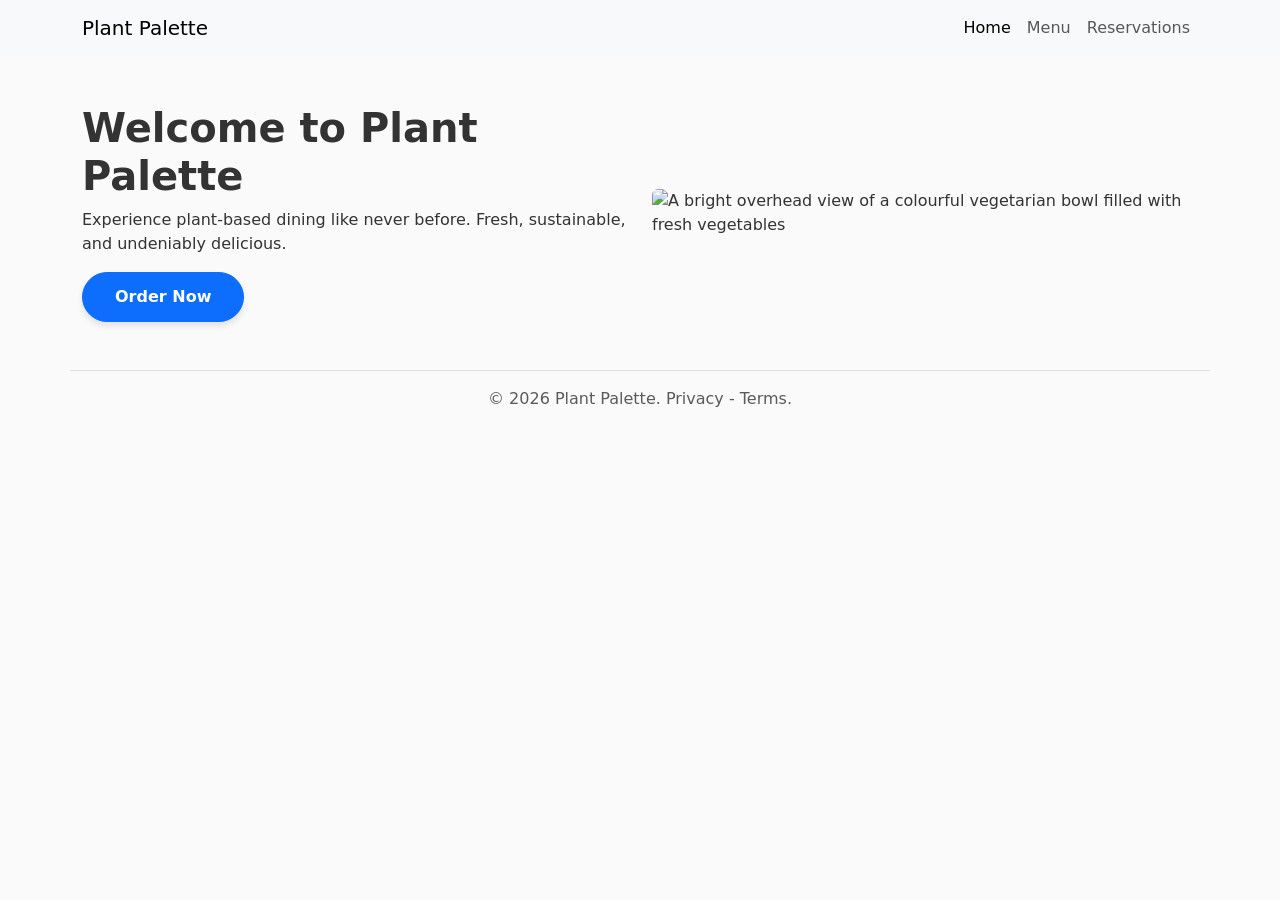
==== index.html @ 2c95a80f "0412-1" ====
<!DOCTYPE html>
<html lang="en">

<head>
    <meta charset="UTF-8">
    <meta name="viewport" content="width=device-width, initial-scale=1.0">
    <title>Plant Palette - Home</title>

    <link href="https://cdn.jsdelivr.net/npm/bootstrap@5.3.3/dist/css/bootstrap.min.css" rel="stylesheet">

    <link rel="stylesheet" href="css/styles.css">
</head>

<body>

    <a href="#main-content" class="visually-hidden-focusable">Skip to main content</a>
    <a href="#site-footer" class="visually-hidden-focusable">Skip to footer</a>

    <header>
        <nav class="navbar navbar-expand-lg bg-body-tertiary" aria-label="Main navigation">
            <div class="container">
                <a class="navbar-brand" href="index.html">Plant Palette</a>
                <button class="navbar-toggler" type="button" data-bs-toggle="collapse" data-bs-target="#navbarNav"
                    aria-controls="navbarNav" aria-expanded="false" aria-label="Toggle navigation">
                    <span class="navbar-toggler-icon"></span>
                </button>
                <div class="collapse navbar-collapse" id="navbarNav">
                    <ul class="navbar-nav ms-auto">
                        <li class="nav-item"><a class="nav-link active" aria-current="page" href="index.html">Home</a>
                        </li>
                        <li class="nav-item"><a class="nav-link" href="menu.html">Menu</a></li>
                        <li class="nav-item"><a class="nav-link" href="reservations.html">Reservations</a></li>
                    </ul>
                </div>
            </div>
        </nav>
    </header>

    <main id="main-content">
        <section class="container mt-5">
            <div class="row align-items-center">
                <div class="col-lg-6">
                    <h1>Welcome to Plant Palette</h1>
                    <p>Experience plant-based dining like never before. Fresh, sustainable, and undeniably delicious.
                    </p>
                    <a href="menu.html" class="btn btn-primary">Order Now</a>
                </div>

                <div class="col-lg-6 mt-4 mt-lg-0">
                    <picture>
                        <source media="(min-width: 768px)" srcset="images/hero-large.jpg">
                        <img src="images/hero-small.jpg"
                            alt="A bright overhead view of a colourful vegetarian bowl filled with fresh vegetables"
                            class="img-fluid rounded">
                    </picture>
                </div>
            </div>
        </section>
    </main>

    <footer id="site-footer" class="container mt-5 py-3 border-top">
        <p class="text-center text-muted">&copy; 2026 Plant Palette. Privacy - Terms.</p>
    </footer>

    <script src="https://cdn.jsdelivr.net/npm/bootstrap@5.3.3/dist/js/bootstrap.bundle.min.js"></script>
</body>

</html>
---- css/styles.css ----
/* ========================================
   global variables & brand colours
   ========================================
   locking in the exact figma hex codes so the entire site matches.
*/
:root {
    --bs-primary: #2C5E3B;
    /* dark green */
    --bs-primary-rgb: 44, 94, 59;

    --bs-secondary: #8FBC8F;
    /* light green */
    --bs-secondary-rgb: 143, 188, 143;

    --bs-body-bg: #FAFAFA;
    /* off-white background */
    --bs-body-color: #333333;
    /* standard dark grey text */

    /* using a clean sans-serif to match the modern figma typography */
    --bs-body-font-family: 'Open Sans', system-ui, sans-serif;
}

/* ========================================
   base layout & typography
   ========================================
*/
body {
    padding-bottom: 2rem;
    -webkit-font-smoothing: antialiased;
    /* makes text look sharper on standard displays */
}

/* ensuring all headings use the brand text colour */
h1,
h2,
h3,
h4,
h5,
h6 {
    color: var(--bs-body-color);
    font-weight: 700;
}

/* updating standard link colours to use our custom dark green variable */
a.text-decoration-none {
    color: var(--bs-primary);
    font-weight: bold;
    transition: color 0.2s ease;
}

a.text-decoration-none:hover {
    color: var(--bs-secondary);
}

/* ========================================
   custom components
   ========================================
*/
/* forcing buttons to have a pill shape and slight shadow for that premium ui feel */
.btn-primary {
    border-radius: 50px;
    padding: 0.75rem 2rem;
    font-weight: 600;
    box-shadow: 0 4px 6px rgba(0, 0, 0, 0.1);
    transition: all 0.2s ease-in-out;
}

.btn-primary:hover {
    transform: translateY(-2px);
    box-shadow: 0 6px 12px rgba(0, 0, 0, 0.15);
    background-color: var(--bs-secondary);
    border-color: var(--bs-secondary);
}

/* forces the images inside the cards to fill their container perfectly */
.object-fit-cover {
    object-fit: cover;
}

/* subtle hover effect on the menu cards */
.card {
    transition: transform 0.2s ease-in-out, box-shadow 0.2s ease-in-out;
    border-radius: 12px;
    /* rounding the card corners slightly */
}

.card:hover {
    transform: translateY(-5px);
    box-shadow: 0 10px 20px rgba(0, 0, 0, 0.08) !important;
}

/* specific styling for the white "read more" boxes on the menu page */
.bg-white {
    background-color: #FFFFFF !important;
}

/* ========================================
   grouped media queries
   ========================================
   handling specific adjustments for tablet and mobile sizes 
   that bootstrap grid classes don't cover.
*/

/* tablet and down */
@media (max-width: 991px) {

    /* centering the hero text on smaller screens when the layout stacks */
    main h1,
    main p.lead {
        text-align: center;
    }
}

/* mobile only */
@media (max-width: 768px) {

    /* making the bottom padding a bit tighter on mobile screens */
    body {
        padding-bottom: 1rem;
    }

    /* scaling down the massive display heading on phones so it doesn't break to 4 lines */
    .display-4 {
        font-size: 2.5rem;
    }

    /* tightening up the spacing on the reservation form images */
    .form-label {
        margin-top: 1rem;
    }
}
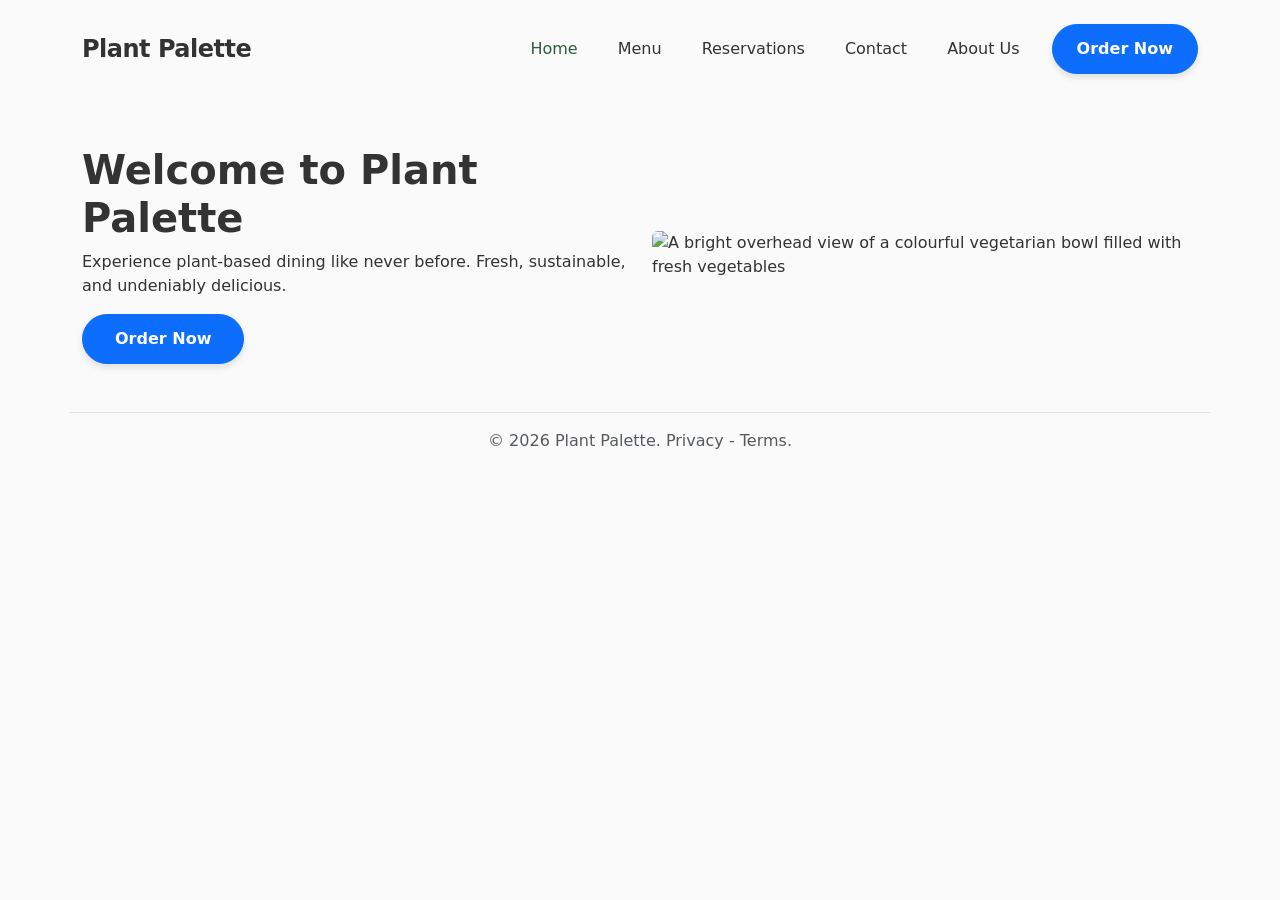
==== commit 06ee4924: "0412-2" ====
--- a/index.html
+++ b/index.html
@@ -17,19 +17,29 @@
     <a href="#site-footer" class="visually-hidden-focusable">Skip to footer</a>
 
     <header>
-        <nav class="navbar navbar-expand-lg bg-body-tertiary" aria-label="Main navigation">
+        <nav class="navbar navbar-expand-lg custom-navbar" aria-label="Main navigation">
             <div class="container">
-                <a class="navbar-brand" href="index.html">Plant Palette</a>
-                <button class="navbar-toggler" type="button" data-bs-toggle="collapse" data-bs-target="#navbarNav"
-                    aria-controls="navbarNav" aria-expanded="false" aria-label="Toggle navigation">
+                <a class="navbar-brand fw-bold" href="index.html">Plant Palette</a>
+
+                <button class="navbar-toggler border-0" type="button" data-bs-toggle="collapse"
+                    data-bs-target="#navbarNav" aria-controls="navbarNav" aria-expanded="false"
+                    aria-label="Toggle navigation">
                     <span class="navbar-toggler-icon"></span>
                 </button>
+
                 <div class="collapse navbar-collapse" id="navbarNav">
-                    <ul class="navbar-nav ms-auto">
+                    <ul class="navbar-nav ms-auto align-items-center">
                         <li class="nav-item"><a class="nav-link active" aria-current="page" href="index.html">Home</a>
                         </li>
                         <li class="nav-item"><a class="nav-link" href="menu.html">Menu</a></li>
                         <li class="nav-item"><a class="nav-link" href="reservations.html">Reservations</a></li>
+
+                        <li class="nav-item"><a class="nav-link" href="#">Contact</a></li>
+                        <li class="nav-item"><a class="nav-link" href="#">About Us</a></li>
+
+                        <li class="nav-item ms-lg-4 mt-3 mt-lg-0">
+                            <a class="btn btn-primary rounded-pill px-4" href="#">Order Now</a>
+                        </li>
                     </ul>
                 </div>
             </div>
--- a/css/styles.css
+++ b/css/styles.css
@@ -96,6 +96,47 @@
 }
 
 /* ========================================
+   custom navbar styling
+   ========================================
+   overriding bootstrap defaults to match the figma prototype exactly.
+*/
+.custom-navbar {
+    background-color: var(--bs-body-bg);
+    /* ensures it matches the #FAFAFA background */
+    padding-top: 1.5rem;
+    padding-bottom: 1.5rem;
+}
+
+.custom-navbar .navbar-brand {
+    color: var(--bs-body-color);
+    font-size: 1.5rem;
+    letter-spacing: -0.5px;
+}
+
+.custom-navbar .nav-link {
+    color: var(--bs-body-color);
+    font-weight: 500;
+    margin-left: 1.5rem;
+    transition: color 0.2s ease;
+}
+
+/* changes the link to your dark green when hovered or active */
+.custom-navbar .nav-link:hover,
+.custom-navbar .nav-link.active {
+    color: var(--bs-primary);
+}
+
+/* mobile menu adjustments */
+@media (max-width: 991px) {
+    .custom-navbar .nav-link {
+        margin-left: 0;
+        padding-top: 0.75rem;
+        padding-bottom: 0.75rem;
+        text-align: center;
+    }
+}
+
+/* ========================================
    grouped media queries
    ========================================
    handling specific adjustments for tablet and mobile sizes 
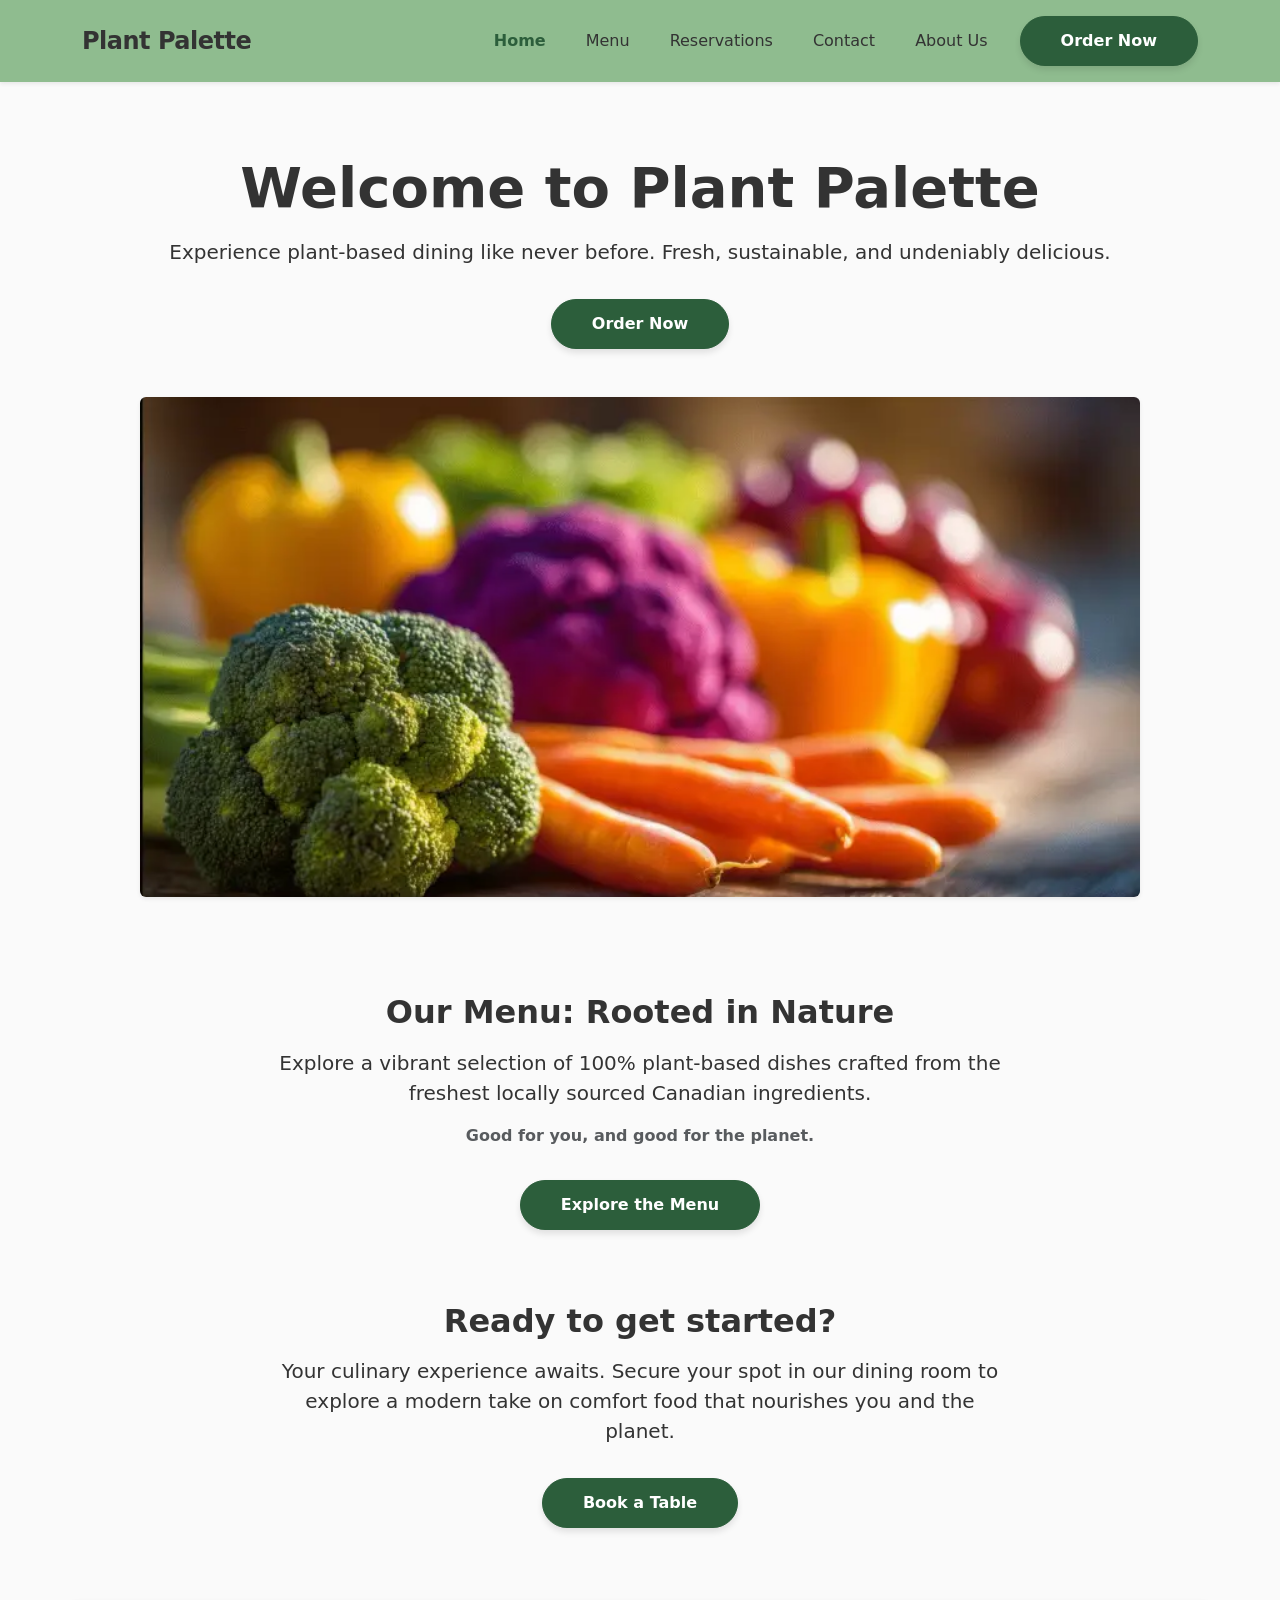
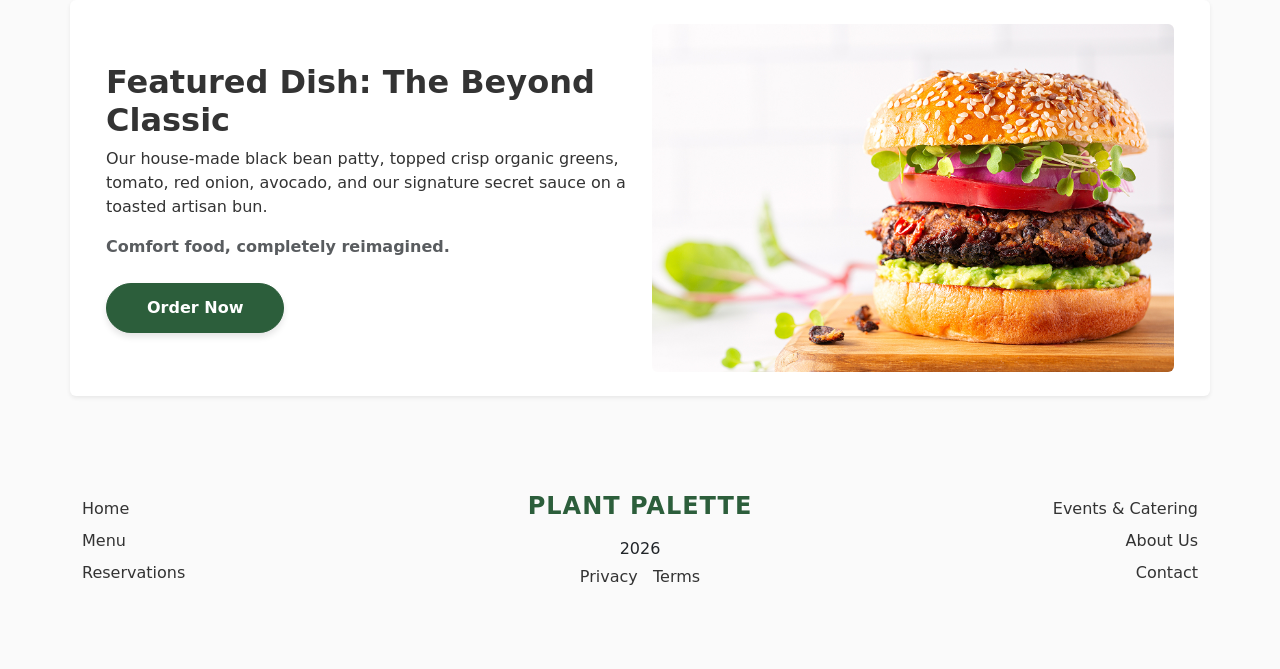
==== commit 989d8fc2: "0412-3" ====
--- a/index.html
+++ b/index.html
@@ -5,10 +5,8 @@
     <meta charset="UTF-8">
     <meta name="viewport" content="width=device-width, initial-scale=1.0">
     <title>Plant Palette - Home</title>
-
     <link href="https://cdn.jsdelivr.net/npm/bootstrap@5.3.3/dist/css/bootstrap.min.css" rel="stylesheet">
-
-    <link rel="stylesheet" href="css/styles.css">
+    <link rel="stylesheet" href="./css/styles.css">
 </head>
 
 <body>
@@ -16,29 +14,25 @@
     <a href="#main-content" class="visually-hidden-focusable">Skip to main content</a>
     <a href="#site-footer" class="visually-hidden-focusable">Skip to footer</a>
 
-    <header>
-        <nav class="navbar navbar-expand-lg custom-navbar" aria-label="Main navigation">
+    <header class="sticky-top">
+        <nav class="navbar navbar-expand-lg shadow-sm custom-navbar" aria-label="Main navigation">
             <div class="container">
                 <a class="navbar-brand fw-bold" href="index.html">Plant Palette</a>
-
                 <button class="navbar-toggler border-0" type="button" data-bs-toggle="collapse"
                     data-bs-target="#navbarNav" aria-controls="navbarNav" aria-expanded="false"
                     aria-label="Toggle navigation">
                     <span class="navbar-toggler-icon"></span>
                 </button>
-
                 <div class="collapse navbar-collapse" id="navbarNav">
                     <ul class="navbar-nav ms-auto align-items-center">
                         <li class="nav-item"><a class="nav-link active" aria-current="page" href="index.html">Home</a>
                         </li>
                         <li class="nav-item"><a class="nav-link" href="menu.html">Menu</a></li>
                         <li class="nav-item"><a class="nav-link" href="reservations.html">Reservations</a></li>
-
                         <li class="nav-item"><a class="nav-link" href="#">Contact</a></li>
                         <li class="nav-item"><a class="nav-link" href="#">About Us</a></li>
-
                         <li class="nav-item ms-lg-4 mt-3 mt-lg-0">
-                            <a class="btn btn-primary rounded-pill px-4" href="#">Order Now</a>
+                            <a class="btn btn-primary" href="#">Order Now</a>
                         </li>
                     </ul>
                 </div>
@@ -47,29 +41,89 @@
     </header>
 
     <main id="main-content">
-        <section class="container mt-5">
-            <div class="row align-items-center">
-                <div class="col-lg-6">
-                    <h1>Welcome to Plant Palette</h1>
-                    <p>Experience plant-based dining like never before. Fresh, sustainable, and undeniably delicious.
-                    </p>
-                    <a href="menu.html" class="btn btn-primary">Order Now</a>
+        <section class="container mt-5 pt-4 text-center">
+            <h1 class="display-4 fw-bold">Welcome to Plant Palette</h1>
+            <p class="lead mt-3 mb-4">Experience plant-based dining like never before. Fresh, sustainable, and
+                undeniably delicious.</p>
+            <a href="menu.html" class="btn btn-primary mt-2">Order Now</a>
+        </section>
+
+        <section class="container mt-5 text-center">
+            <picture>
+                <source media="(min-width: 768px)" srcset="./images/hero-large.jpg">
+                <img src="./images/hero-small.jpg"
+                    alt="A bright overhead view of a colourful vegetarian bowl filled with fresh vegetables"
+                    class="img-fluid rounded shadow-sm object-fit-cover w-100"
+                    style="max-width: 1000px; max-height: 500px;">
+            </picture>
+        </section>
+
+        <section class="container mt-5 pt-5 text-center">
+            <div class="row justify-content-center">
+                <div class="col-md-8">
+                    <h2>Our Menu: Rooted in Nature</h2>
+                    <p class="lead mt-3">Explore a vibrant selection of 100% plant-based dishes crafted from the
+                        freshest locally sourced Canadian ingredients.</p>
+                    <p class="fw-bold text-muted">Good for you, and good for the planet.</p>
+                    <a href="menu.html" class="btn btn-primary mt-3">Explore the Menu</a>
                 </div>
+            </div>
+        </section>
 
-                <div class="col-lg-6 mt-4 mt-lg-0">
-                    <picture>
-                        <source media="(min-width: 768px)" srcset="images/hero-large.jpg">
-                        <img src="images/hero-small.jpg"
-                            alt="A bright overhead view of a colourful vegetarian bowl filled with fresh vegetables"
-                            class="img-fluid rounded">
-                    </picture>
+        <section class="container mt-5 pt-4 text-center">
+            <div class="row justify-content-center">
+                <div class="col-md-8">
+                    <h2>Ready to get started?</h2>
+                    <p class="lead mt-3">Your culinary experience awaits. Secure your spot in our dining room to explore
+                        a modern take on comfort food that nourishes you and the planet.</p>
+                    <a href="reservations.html" class="btn btn-primary mt-3">Book a Table</a>
+                </div>
+            </div>
+        </section>
+
+        <section class="container mt-5 mb-5 pt-4">
+            <div class="row align-items-center bg-white p-4 rounded shadow-sm">
+                <div class="col-lg-6 order-lg-2 text-center mb-4 mb-lg-0">
+                    <img src="./images/burger.jpg"
+                        alt="A tall, stacked plant-based burger with fresh greens, tomato, and red onion"
+                        class="img-fluid rounded object-fit-cover" style="max-height: 350px; width: 100%;">
+                </div>
+                <div class="col-lg-6 order-lg-1">
+                    <h2>Featured Dish: The Beyond Classic</h2>
+                    <p>Our house-made black bean patty, topped crisp organic greens, tomato, red onion, avocado, and our
+                        signature secret sauce on a toasted artisan bun.</p>
+                    <p class="fw-bold text-muted">Comfort food, completely reimagined.</p>
+                    <a href="menu.html" class="btn btn-primary mt-2">Order Now</a>
                 </div>
             </div>
         </section>
     </main>
 
-    <footer id="site-footer" class="container mt-5 py-3 border-top">
-        <p class="text-center text-muted">&copy; 2026 Plant Palette. Privacy - Terms.</p>
+    <footer id="site-footer" class="container mt-5 py-5">
+        <div class="row align-items-center">
+            <div class="col-md-4 text-center text-md-start mb-4 mb-md-0">
+                <ul class="list-unstyled mb-0 lh-lg">
+                    <li><a href="index.html" class="text-decoration-none">Home</a></li>
+                    <li><a href="menu.html" class="text-decoration-none">Menu</a></li>
+                    <li><a href="reservations.html" class="text-decoration-none">Reservations</a></li>
+                </ul>
+            </div>
+
+            <div class="col-md-4 text-center mb-4 mb-md-0">
+                <h4 class="fw-bold mb-3" style="color: var(--bs-primary); letter-spacing: 1px;">PLANT PALETTE</h4>
+                <p class="mb-1 text-dark">2026</p>
+                <p class="mb-0 text-dark"><a href="#" class="text-decoration-none">Privacy</a> &nbsp; <a href="#"
+                        class="text-decoration-none">Terms</a></p>
+            </div>
+
+            <div class="col-md-4 text-center text-md-end">
+                <ul class="list-unstyled mb-0 lh-lg">
+                    <li><a href="#" class="text-decoration-none">Events & Catering</a></li>
+                    <li><a href="#" class="text-decoration-none">About Us</a></li>
+                    <li><a href="#" class="text-decoration-none">Contact</a></li>
+                </ul>
+            </div>
+        </div>
     </footer>
 
     <script src="https://cdn.jsdelivr.net/npm/bootstrap@5.3.3/dist/js/bootstrap.bundle.min.js"></script>
--- a/css/styles.css
+++ b/css/styles.css
@@ -17,7 +17,6 @@
     --bs-body-color: #333333;
     /* standard dark grey text */
 
-    /* using a clean sans-serif to match the modern figma typography */
     --bs-body-font-family: 'Open Sans', system-ui, sans-serif;
 }
 
@@ -28,7 +27,6 @@
 body {
     padding-bottom: 2rem;
     -webkit-font-smoothing: antialiased;
-    /* makes text look sharper on standard displays */
 }
 
 /* ensuring all headings use the brand text colour */
@@ -46,7 +44,7 @@
 a.text-decoration-none {
     color: var(--bs-primary);
     font-weight: bold;
-    transition: color 0.2s ease;
+    transition: all 0.2s ease;
 }
 
 a.text-decoration-none:hover {
@@ -54,26 +52,66 @@
 }
 
 /* ========================================
-   custom components
+   custom navbar styling
    ========================================
+   matching the light green (#8fbc8f) header background from the prototype
 */
-/* forcing buttons to have a pill shape and slight shadow for that premium ui feel */
+.custom-navbar {
+    background-color: var(--bs-secondary) !important;
+    padding-top: 1rem;
+    padding-bottom: 1rem;
+}
+
+.custom-navbar .navbar-brand {
+    color: var(--bs-body-color);
+    font-size: 1.5rem;
+    letter-spacing: -0.5px;
+}
+
+/* ensuring the nav links are visible and turn distinctly dark green on hover */
+.custom-navbar .nav-link {
+    color: var(--bs-body-color) !important;
+    font-weight: 500;
+    margin-left: 1.5rem;
+    transition: all 0.2s ease;
+}
+
+.custom-navbar .nav-link:hover,
+.custom-navbar .nav-link.active {
+    color: var(--bs-primary) !important;
+    font-weight: 700 !important;
+}
+
+/* ========================================
+   aggressive button overrides
+   ======================================== 
+   forcing bootstrap to drop the default blue completely
+*/
 .btn-primary {
-    border-radius: 50px;
-    padding: 0.75rem 2rem;
-    font-weight: 600;
+    background-color: var(--bs-primary) !important;
+    border-color: var(--bs-primary) !important;
+    color: #FFFFFF !important;
+    border-radius: 50px !important;
+    padding: 0.75rem 2.5rem !important;
+    font-weight: 600 !important;
     box-shadow: 0 4px 6px rgba(0, 0, 0, 0.1);
     transition: all 0.2s ease-in-out;
 }
 
+/* making the button distinctly darker when hovered */
 .btn-primary:hover {
+    background-color: #1B3A24 !important;
+    border-color: #1B3A24 !important;
+    color: #FFFFFF !important;
     transform: translateY(-2px);
     box-shadow: 0 6px 12px rgba(0, 0, 0, 0.15);
-    background-color: var(--bs-secondary);
-    border-color: var(--bs-secondary);
 }
 
-/* forces the images inside the cards to fill their container perfectly */
+/* ========================================
+   custom components
+   ========================================
+*/
+/* forces images inside cards to fill their container perfectly */
 .object-fit-cover {
     object-fit: cover;
 }
@@ -82,7 +120,6 @@
 .card {
     transition: transform 0.2s ease-in-out, box-shadow 0.2s ease-in-out;
     border-radius: 12px;
-    /* rounding the card corners slightly */
 }
 
 .card:hover {
@@ -90,44 +127,33 @@
     box-shadow: 0 10px 20px rgba(0, 0, 0, 0.08) !important;
 }
 
-/* specific styling for the white "read more" boxes on the menu page */
+/* styling for the white "read more" boxes on the menu page */
 .bg-white {
     background-color: #FFFFFF !important;
 }
 
-/* ========================================
-   custom navbar styling
-   ========================================
-   overriding bootstrap defaults to match the figma prototype exactly.
-*/
-.custom-navbar {
-    background-color: var(--bs-body-bg);
-    /* ensures it matches the #FAFAFA background */
-    padding-top: 1.5rem;
-    padding-bottom: 1.5rem;
+/* fixing the footer links to match the figma colours */
+footer a.text-decoration-none {
+    color: var(--bs-body-color) !important;
+    font-weight: normal !important;
 }
 
-.custom-navbar .navbar-brand {
-    color: var(--bs-body-color);
-    font-size: 1.5rem;
-    letter-spacing: -0.5px;
+footer a.text-decoration-none:hover {
+    color: var(--bs-primary) !important;
 }
 
-.custom-navbar .nav-link {
-    color: var(--bs-body-color);
-    font-weight: 500;
-    margin-left: 1.5rem;
-    transition: color 0.2s ease;
-}
+/* ========================================
+   grouped media queries
+   ========================================
+*/
+/* tablet and down */
+@media (max-width: 991px) {
 
-/* changes the link to your dark green when hovered or active */
-.custom-navbar .nav-link:hover,
-.custom-navbar .nav-link.active {
-    color: var(--bs-primary);
-}
+    main h1,
+    main p.lead {
+        text-align: center;
+    }
 
-/* mobile menu adjustments */
-@media (max-width: 991px) {
     .custom-navbar .nav-link {
         margin-left: 0;
         padding-top: 0.75rem;
@@ -136,37 +162,16 @@
     }
 }
 
-/* ========================================
-   grouped media queries
-   ========================================
-   handling specific adjustments for tablet and mobile sizes 
-   that bootstrap grid classes don't cover.
-*/
-
-/* tablet and down */
-@media (max-width: 991px) {
-
-    /* centering the hero text on smaller screens when the layout stacks */
-    main h1,
-    main p.lead {
-        text-align: center;
-    }
-}
-
 /* mobile only */
 @media (max-width: 768px) {
-
-    /* making the bottom padding a bit tighter on mobile screens */
     body {
         padding-bottom: 1rem;
     }
 
-    /* scaling down the massive display heading on phones so it doesn't break to 4 lines */
     .display-4 {
         font-size: 2.5rem;
     }
 
-    /* tightening up the spacing on the reservation form images */
     .form-label {
         margin-top: 1rem;
     }
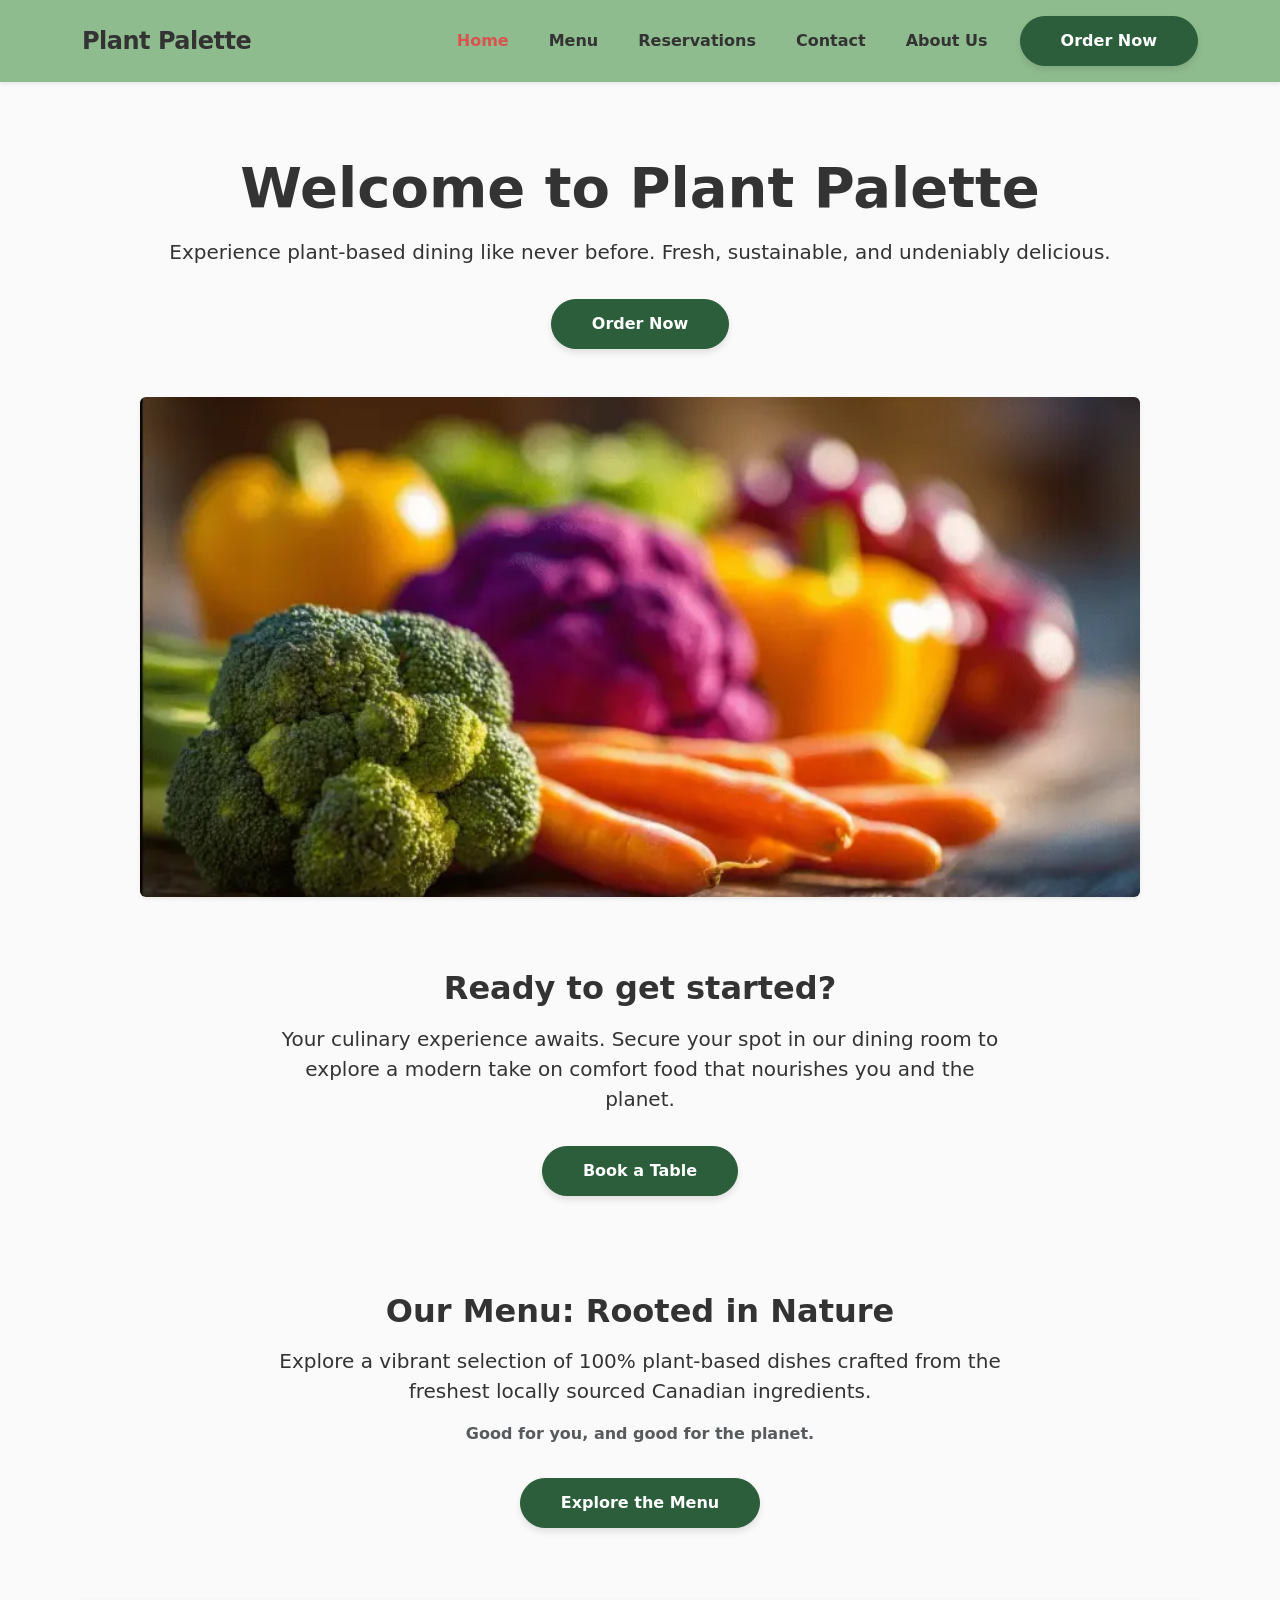
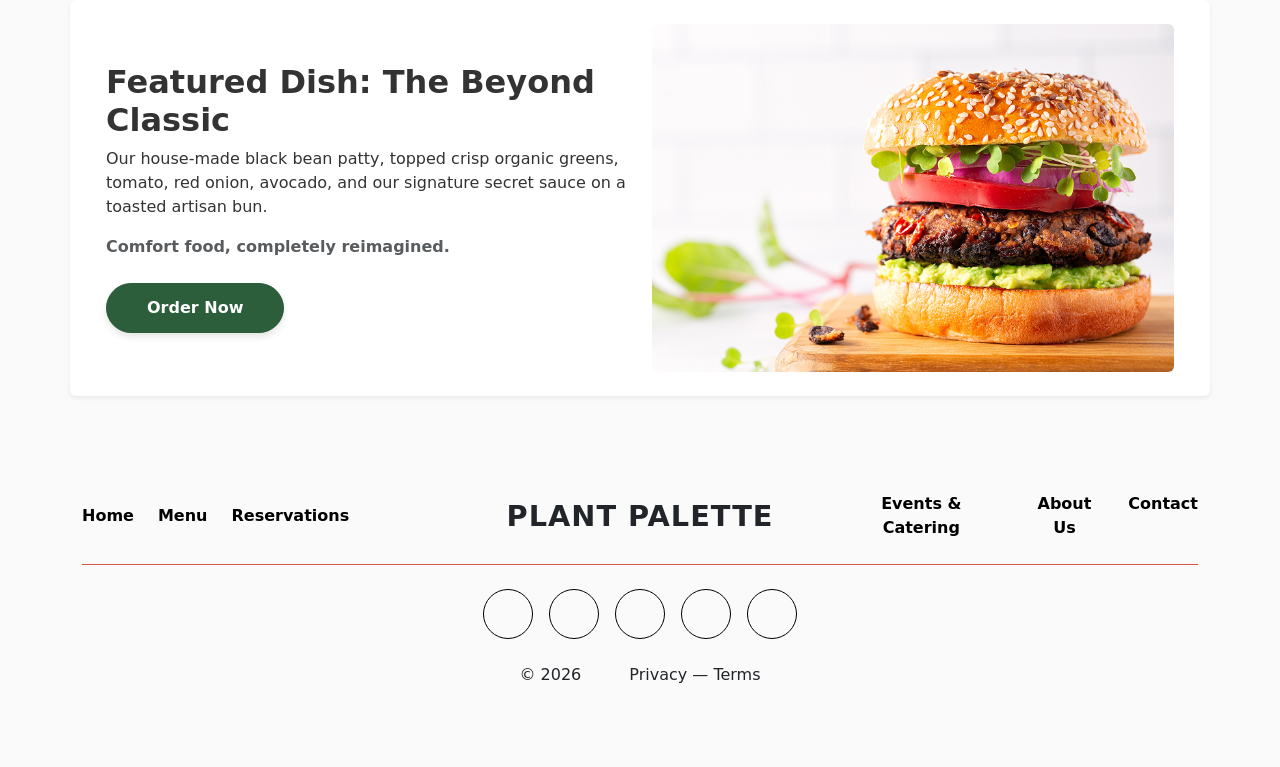
==== commit 0857b5a3: "Final" ====
--- a/index.html
+++ b/index.html
@@ -32,7 +32,7 @@
                         <li class="nav-item"><a class="nav-link" href="#">Contact</a></li>
                         <li class="nav-item"><a class="nav-link" href="#">About Us</a></li>
                         <li class="nav-item ms-lg-4 mt-3 mt-lg-0">
-                            <a class="btn btn-primary" href="#">Order Now</a>
+                            <a class="btn btn-primary" href="menu.html">Order Now</a>
                         </li>
                     </ul>
                 </div>
@@ -58,6 +58,17 @@
             </picture>
         </section>
 
+        <section class="container mt-5 pt-4 text-center">
+            <div class="row justify-content-center">
+                <div class="col-md-8">
+                    <h2>Ready to get started?</h2>
+                    <p class="lead mt-3">Your culinary experience awaits. Secure your spot in our dining room to explore
+                        a modern take on comfort food that nourishes you and the planet.</p>
+                    <a href="reservations.html" class="btn btn-primary mt-3">Book a Table</a>
+                </div>
+            </div>
+        </section>
+
         <section class="container mt-5 pt-5 text-center">
             <div class="row justify-content-center">
                 <div class="col-md-8">
@@ -66,17 +77,6 @@
                         freshest locally sourced Canadian ingredients.</p>
                     <p class="fw-bold text-muted">Good for you, and good for the planet.</p>
                     <a href="menu.html" class="btn btn-primary mt-3">Explore the Menu</a>
-                </div>
-            </div>
-        </section>
-
-        <section class="container mt-5 pt-4 text-center">
-            <div class="row justify-content-center">
-                <div class="col-md-8">
-                    <h2>Ready to get started?</h2>
-                    <p class="lead mt-3">Your culinary experience awaits. Secure your spot in our dining room to explore
-                        a modern take on comfort food that nourishes you and the planet.</p>
-                    <a href="reservations.html" class="btn btn-primary mt-3">Book a Table</a>
                 </div>
             </div>
         </section>
@@ -99,30 +99,38 @@
         </section>
     </main>
 
-    <footer id="site-footer" class="container mt-5 py-5">
-        <div class="row align-items-center">
-            <div class="col-md-4 text-center text-md-start mb-4 mb-md-0">
-                <ul class="list-unstyled mb-0 lh-lg">
-                    <li><a href="index.html" class="text-decoration-none">Home</a></li>
-                    <li><a href="menu.html" class="text-decoration-none">Menu</a></li>
-                    <li><a href="reservations.html" class="text-decoration-none">Reservations</a></li>
-                </ul>
+    <footer id="site-footer" class="container mt-5 py-5 text-center">
+        <div class="row align-items-center mb-4 fw-bold">
+            <div class="col-lg-4 d-flex justify-content-center justify-content-lg-start gap-4 mb-3 mb-lg-0">
+                <a href="index.html" class="text-decoration-none text-dark">Home</a>
+                <a href="menu.html" class="text-decoration-none text-dark">Menu</a>
+                <a href="reservations.html" class="text-decoration-none text-dark">Reservations</a>
             </div>
 
-            <div class="col-md-4 text-center mb-4 mb-md-0">
-                <h4 class="fw-bold mb-3" style="color: var(--bs-primary); letter-spacing: 1px;">PLANT PALETTE</h4>
-                <p class="mb-1 text-dark">2026</p>
-                <p class="mb-0 text-dark"><a href="#" class="text-decoration-none">Privacy</a> &nbsp; <a href="#"
-                        class="text-decoration-none">Terms</a></p>
+            <div class="col-lg-4 text-center mb-3 mb-lg-0">
+                <h2 class="fw-bold mb-0 text-dark" style="letter-spacing: 1px; font-size: 1.8rem;">PLANT PALETTE</h2>
             </div>
 
-            <div class="col-md-4 text-center text-md-end">
-                <ul class="list-unstyled mb-0 lh-lg">
-                    <li><a href="#" class="text-decoration-none">Events & Catering</a></li>
-                    <li><a href="#" class="text-decoration-none">About Us</a></li>
-                    <li><a href="#" class="text-decoration-none">Contact</a></li>
-                </ul>
+            <div class="col-lg-4 d-flex justify-content-center justify-content-lg-end gap-4">
+                <a href="#" class="text-decoration-none text-dark">Events & Catering</a>
+                <a href="#" class="text-decoration-none text-dark">About Us</a>
+                <a href="#" class="text-decoration-none text-dark">Contact</a>
             </div>
+        </div>
+
+        <hr style="border-top: 1px solid #D9534F; opacity: 1;" class="mb-4">
+
+        <div class="mb-4 d-flex justify-content-center gap-3">
+            <span class="social-circle"></span>
+            <span class="social-circle"></span>
+            <span class="social-circle"></span>
+            <span class="social-circle"></span>
+            <span class="social-circle"></span>
+        </div>
+
+        <div class="text-dark d-flex justify-content-center gap-5">
+            <span>&copy; 2026</span>
+            <span>Privacy &mdash; Terms</span>
         </div>
     </footer>
 
--- a/css/styles.css
+++ b/css/styles.css
@@ -1,7 +1,6 @@
 /* ========================================
    global variables & brand colours
    ========================================
-   locking in the exact figma hex codes so the entire site matches.
 */
 :root {
     --bs-primary: #2C5E3B;
@@ -27,9 +26,9 @@
 body {
     padding-bottom: 2rem;
     -webkit-font-smoothing: antialiased;
+    background-color: var(--bs-body-bg);
 }
 
-/* ensuring all headings use the brand text colour */
 h1,
 h2,
 h3,
@@ -40,7 +39,6 @@
     font-weight: 700;
 }
 
-/* updating standard link colours to use our custom dark green variable */
 a.text-decoration-none {
     color: var(--bs-primary);
     font-weight: bold;
@@ -54,7 +52,6 @@
 /* ========================================
    custom navbar styling
    ========================================
-   matching the light green (#8fbc8f) header background from the prototype
 */
 .custom-navbar {
     background-color: var(--bs-secondary) !important;
@@ -68,24 +65,32 @@
     letter-spacing: -0.5px;
 }
 
-/* ensuring the nav links are visible and turn distinctly dark green on hover */
 .custom-navbar .nav-link {
     color: var(--bs-body-color) !important;
-    font-weight: 500;
+    font-weight: 600;
     margin-left: 1.5rem;
-    transition: all 0.2s ease;
+    transition: color 0.15s ease-in-out;
 }
 
+/* Updated hover and active state to your specific red */
 .custom-navbar .nav-link:hover,
 .custom-navbar .nav-link.active {
-    color: var(--bs-primary) !important;
-    font-weight: 700 !important;
+    color: #D9534F !important;
+}
+
+.navbar-toggler {
+    padding: 0.25rem 0.5rem;
+    font-size: 1rem;
+    margin-left: auto;
+}
+
+.navbar-toggler:focus {
+    box-shadow: none;
 }
 
 /* ========================================
    aggressive button overrides
    ======================================== 
-   forcing bootstrap to drop the default blue completely
 */
 .btn-primary {
     background-color: var(--bs-primary) !important;
@@ -98,7 +103,6 @@
     transition: all 0.2s ease-in-out;
 }
 
-/* making the button distinctly darker when hovered */
 .btn-primary:hover {
     background-color: #1B3A24 !important;
     border-color: #1B3A24 !important;
@@ -111,12 +115,17 @@
    custom components
    ========================================
 */
-/* forces images inside cards to fill their container perfectly */
 .object-fit-cover {
     object-fit: cover;
 }
 
-/* subtle hover effect on the menu cards */
+/* forces images to maintain a perfect 1:1 square ratio without squishing */
+.square-img {
+    aspect-ratio: 1 / 1;
+    width: 100%;
+    object-fit: cover;
+}
+
 .card {
     transition: transform 0.2s ease-in-out, box-shadow 0.2s ease-in-out;
     border-radius: 12px;
@@ -127,26 +136,37 @@
     box-shadow: 0 10px 20px rgba(0, 0, 0, 0.08) !important;
 }
 
-/* styling for the white "read more" boxes on the menu page */
 .bg-white {
     background-color: #FFFFFF !important;
 }
 
-/* fixing the footer links to match the figma colours */
-footer a.text-decoration-none {
-    color: var(--bs-body-color) !important;
-    font-weight: normal !important;
+/* custom horizontal footer styling */
+footer a.text-decoration-none.text-dark {
+    color: #000000 !important;
+    transition: color 0.2s ease;
 }
 
-footer a.text-decoration-none:hover {
-    color: var(--bs-primary) !important;
+footer a.text-decoration-none.text-dark:hover {
+    color: #D9534F !important;
+}
+
+.social-circle {
+    display: inline-block;
+    width: 50px;
+    height: 50px;
+    border: 1px solid #000000;
+    border-radius: 50%;
+    transition: background-color 0.2s ease;
+}
+
+.social-circle:hover {
+    background-color: rgba(0, 0, 0, 0.05);
 }
 
 /* ========================================
    grouped media queries
    ========================================
 */
-/* tablet and down */
 @media (max-width: 991px) {
 
     main h1,
@@ -162,7 +182,6 @@
     }
 }
 
-/* mobile only */
 @media (max-width: 768px) {
     body {
         padding-bottom: 1rem;
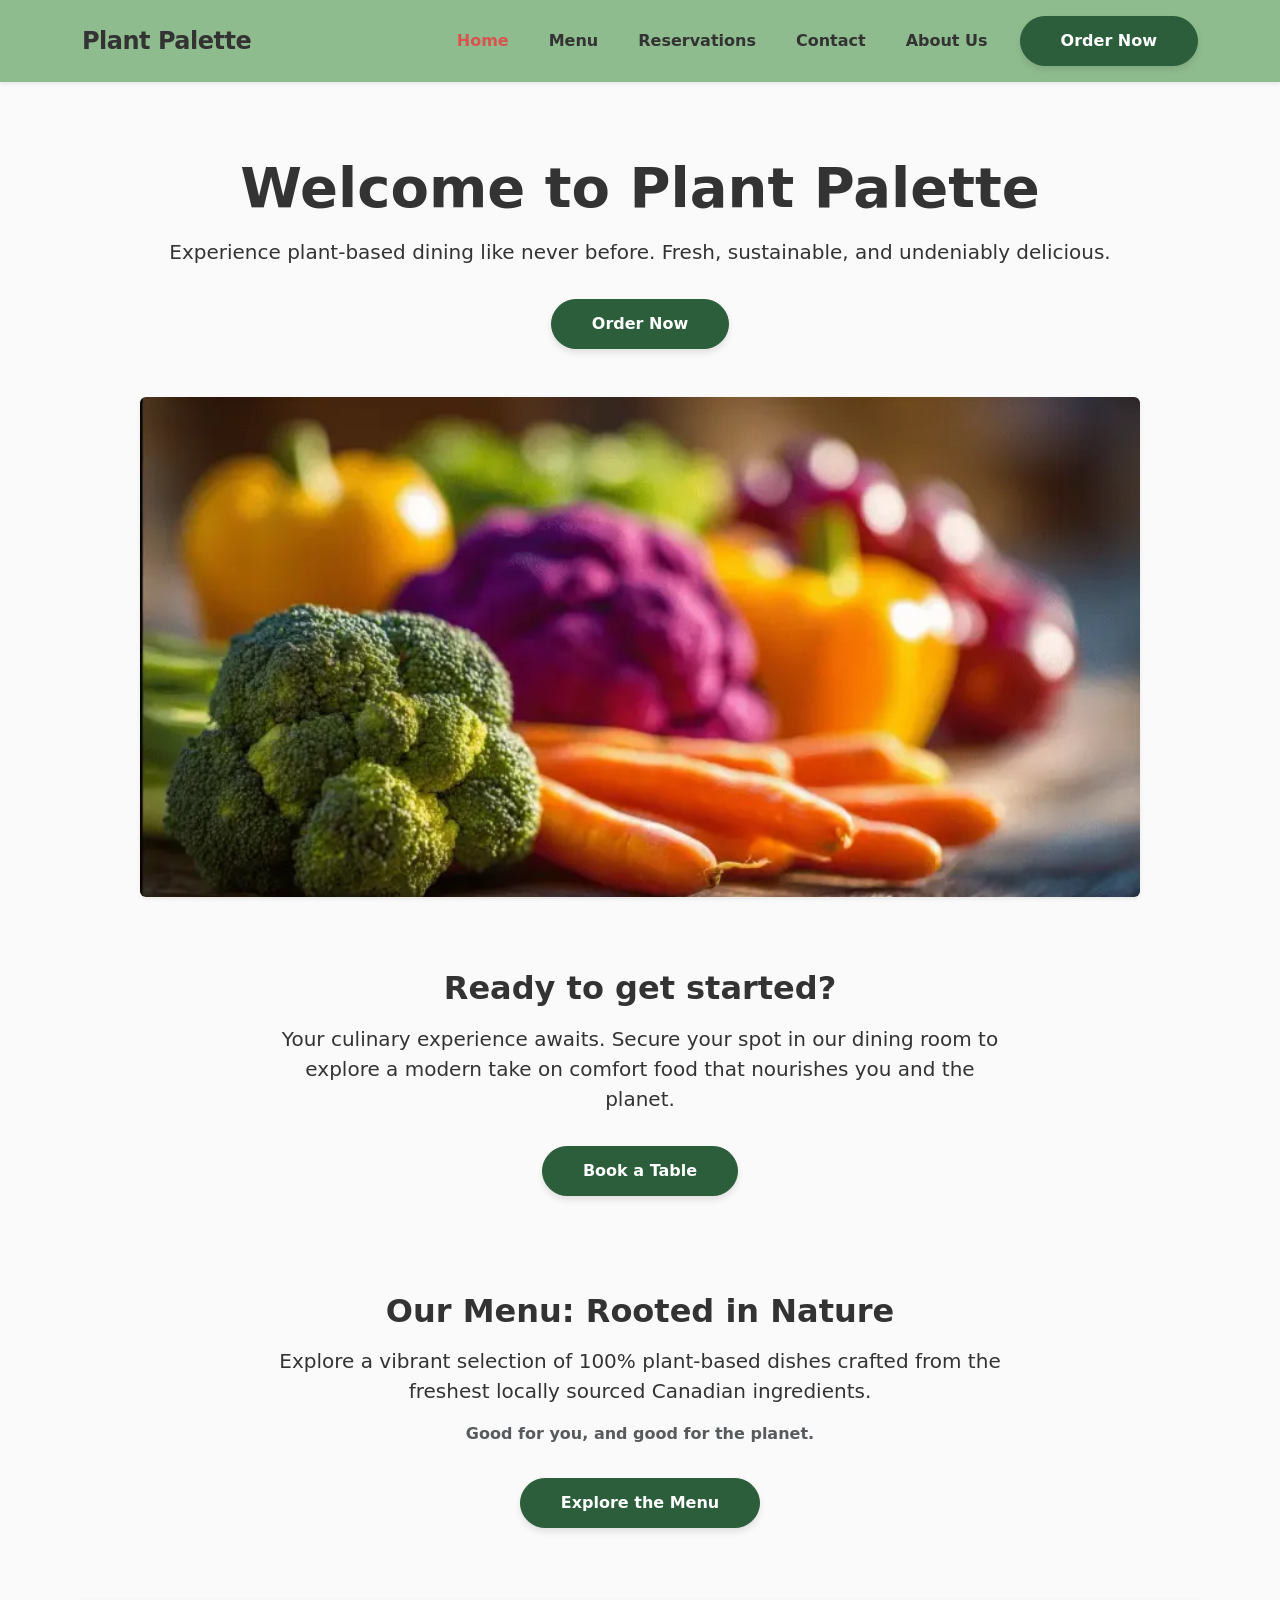
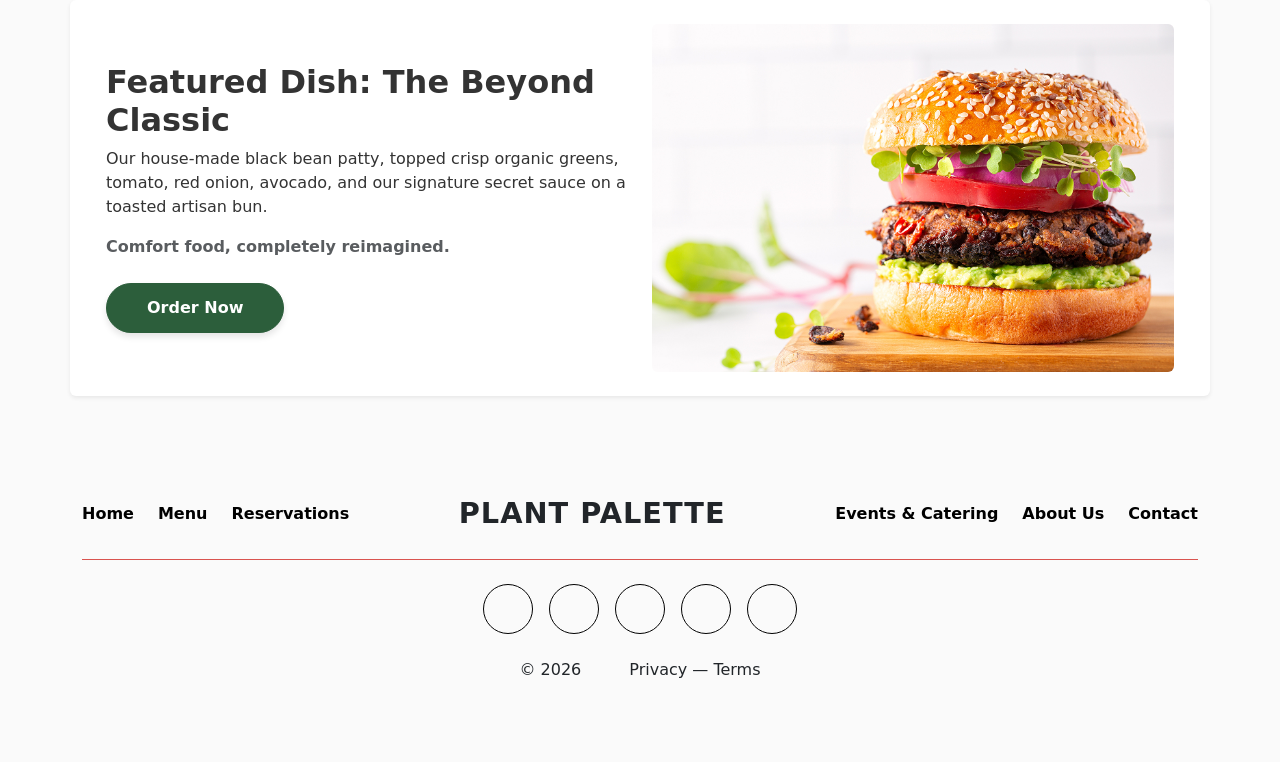
==== commit d3067a25: "Final" ====
--- a/index.html
+++ b/index.html
@@ -52,7 +52,7 @@
             <picture>
                 <source media="(min-width: 768px)" srcset="./images/hero-large.jpg">
                 <img src="./images/hero-small.jpg"
-                    alt="A bright overhead view of a colourful vegetarian bowl filled with fresh vegetables"
+                    alt="A bright overhead view of a colourful vegetarian bowl filled with fresh broccoli, carrots, and peppers"
                     class="img-fluid rounded shadow-sm object-fit-cover w-100"
                     style="max-width: 1000px; max-height: 500px;">
             </picture>
@@ -100,18 +100,17 @@
     </main>
 
     <footer id="site-footer" class="container mt-5 py-5 text-center">
-        <div class="row align-items-center mb-4 fw-bold">
-            <div class="col-lg-4 d-flex justify-content-center justify-content-lg-start gap-4 mb-3 mb-lg-0">
+        <div class="d-flex flex-column flex-lg-row justify-content-between align-items-center mb-4 fw-bold">
+            <div class="d-flex flex-wrap justify-content-center gap-4 mb-3 mb-lg-0">
                 <a href="index.html" class="text-decoration-none text-dark">Home</a>
                 <a href="menu.html" class="text-decoration-none text-dark">Menu</a>
                 <a href="reservations.html" class="text-decoration-none text-dark">Reservations</a>
             </div>
 
-            <div class="col-lg-4 text-center mb-3 mb-lg-0">
-                <h2 class="fw-bold mb-0 text-dark" style="letter-spacing: 1px; font-size: 1.8rem;">PLANT PALETTE</h2>
+            <div class="fw-bold mb-3 mb-lg-0 text-dark" style="letter-spacing: 1px; font-size: 1.8rem;">PLANT PALETTE
             </div>
 
-            <div class="col-lg-4 d-flex justify-content-center justify-content-lg-end gap-4">
+            <div class="d-flex flex-wrap justify-content-center gap-4">
                 <a href="#" class="text-decoration-none text-dark">Events & Catering</a>
                 <a href="#" class="text-decoration-none text-dark">About Us</a>
                 <a href="#" class="text-decoration-none text-dark">Contact</a>
--- a/css/styles.css
+++ b/css/styles.css
@@ -1,27 +1,21 @@
-/* ========================================
-   global variables & brand colours
-   ========================================
+/* global variables & brand colours
+   locking in the exact hex codes so the entire site matches the design system.
 */
 :root {
     --bs-primary: #2C5E3B;
-    /* dark green */
     --bs-primary-rgb: 44, 94, 59;
 
     --bs-secondary: #8FBC8F;
-    /* light green */
     --bs-secondary-rgb: 143, 188, 143;
 
     --bs-body-bg: #FAFAFA;
-    /* off-white background */
     --bs-body-color: #333333;
-    /* standard dark grey text */
 
     --bs-body-font-family: 'Open Sans', system-ui, sans-serif;
 }
 
-/* ========================================
-   base layout & typography
-   ========================================
+/* base layout & typography
+   smooths out fonts and applies the off-white background globally
 */
 body {
     padding-bottom: 2rem;
@@ -49,9 +43,8 @@
     color: var(--bs-secondary);
 }
 
-/* ========================================
-   custom navbar styling
-   ========================================
+/* custom navbar styling
+   forces the light green background and sets custom link hover states
 */
 .custom-navbar {
     background-color: var(--bs-secondary) !important;
@@ -72,7 +65,7 @@
     transition: color 0.15s ease-in-out;
 }
 
-/* Updated hover and active state to your specific red */
+/* applies the specific red highlight for active and hovered navigation links */
 .custom-navbar .nav-link:hover,
 .custom-navbar .nav-link.active {
     color: #D9534F !important;
@@ -88,9 +81,8 @@
     box-shadow: none;
 }
 
-/* ========================================
-   aggressive button overrides
-   ======================================== 
+/* aggressive button overrides
+   forces bootstrap to drop the default blue completely in favour of the brand green
 */
 .btn-primary {
     background-color: var(--bs-primary) !important;
@@ -111,9 +103,7 @@
     box-shadow: 0 6px 12px rgba(0, 0, 0, 0.15);
 }
 
-/* ========================================
-   custom components
-   ========================================
+/* custom components and grid utilities
 */
 .object-fit-cover {
     object-fit: cover;
@@ -126,6 +116,7 @@
     object-fit: cover;
 }
 
+/* adds a subtle lift and shadow interaction to the menu cards */
 .card {
     transition: transform 0.2s ease-in-out, box-shadow 0.2s ease-in-out;
     border-radius: 12px;
@@ -140,7 +131,7 @@
     background-color: #FFFFFF !important;
 }
 
-/* custom horizontal footer styling */
+/* custom horizontal footer styling to strip bootstrap link defaults */
 footer a.text-decoration-none.text-dark {
     color: #000000 !important;
     transition: color 0.2s ease;
@@ -150,6 +141,7 @@
     color: #D9534F !important;
 }
 
+/* social media placeholder styling */
 .social-circle {
     display: inline-block;
     width: 50px;
@@ -163,10 +155,11 @@
     background-color: rgba(0, 0, 0, 0.05);
 }
 
-/* ========================================
-   grouped media queries
-   ========================================
+/* consolidated media queries
+   all breakpoints are managed in this single location to prevent cascading issues
 */
+
+/* tablet layout adjustments */
 @media (max-width: 991px) {
 
     main h1,
@@ -182,6 +175,7 @@
     }
 }
 
+/* mobile phone layout adjustments */
 @media (max-width: 768px) {
     body {
         padding-bottom: 1rem;
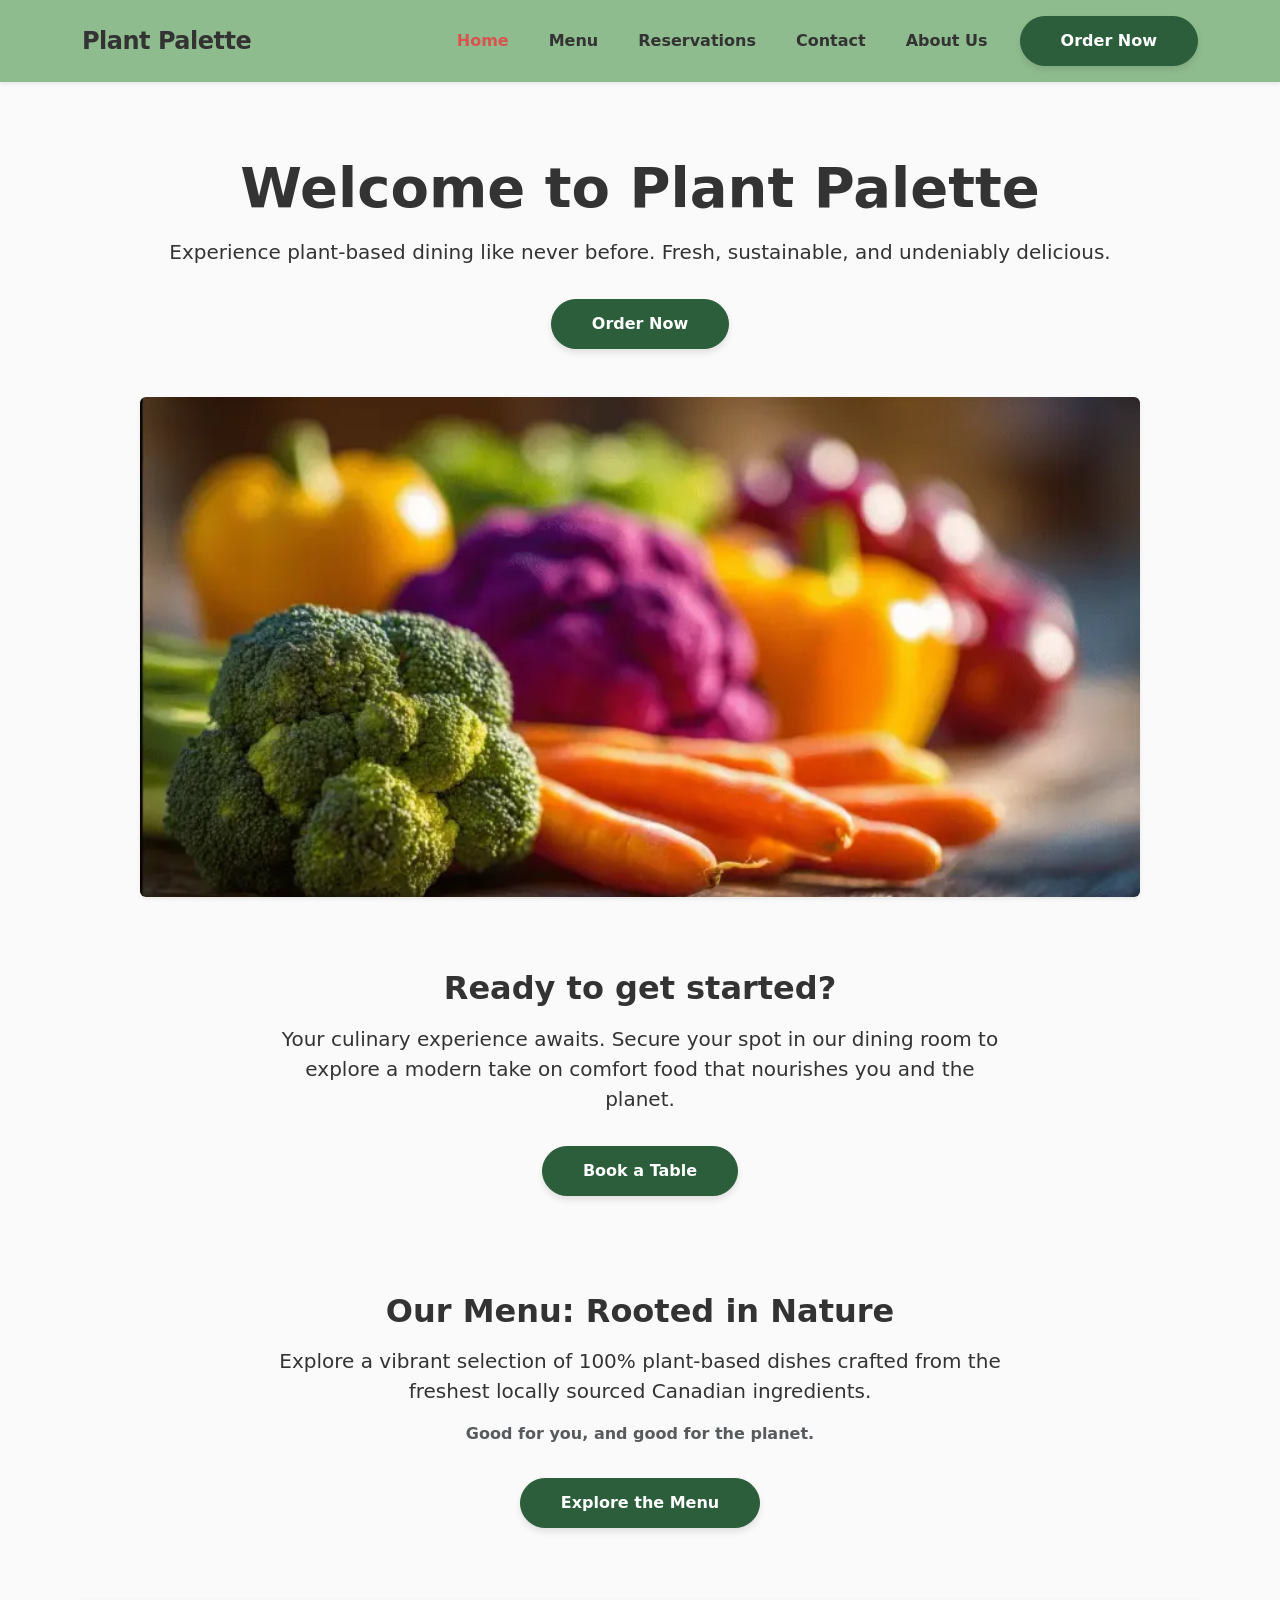
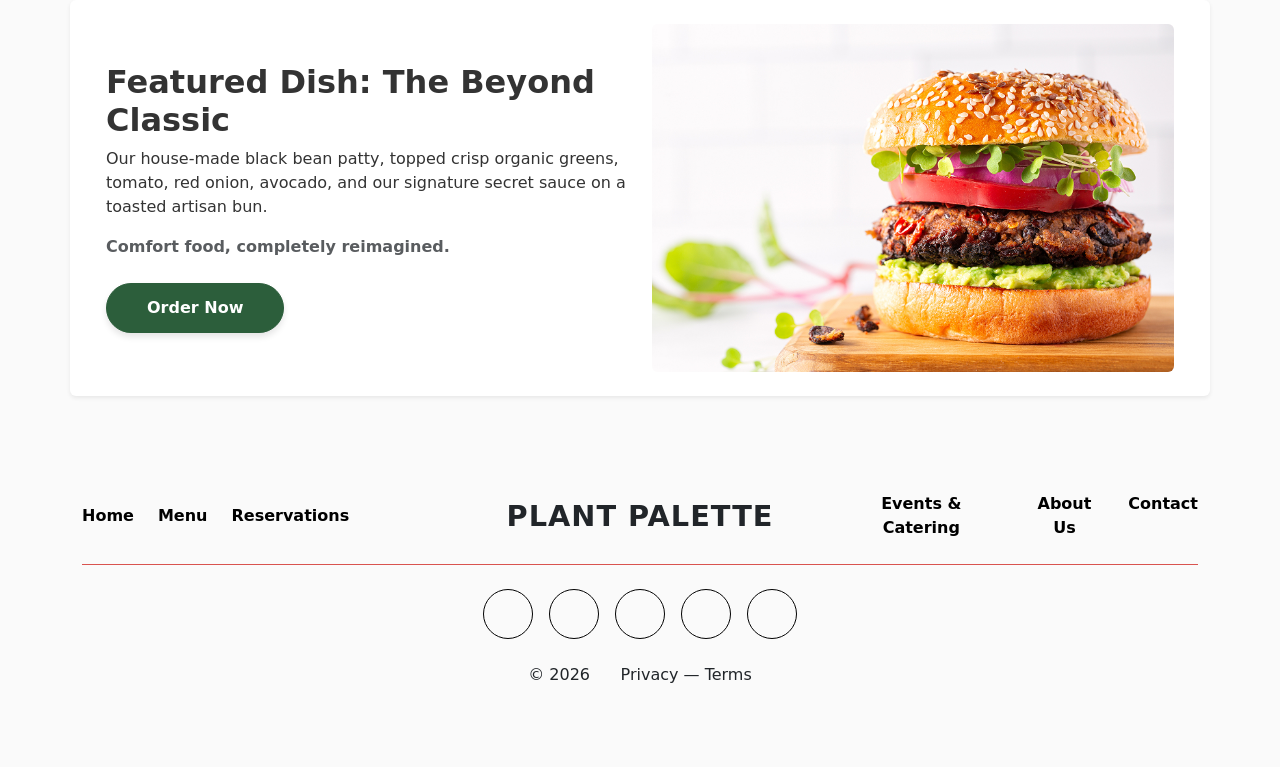
==== commit 97e8d3b8: "Final Version for Submission" ====
--- a/index.html
+++ b/index.html
@@ -2,6 +2,7 @@
 <html lang="en">
 
 <head>
+    <!-- document setup and responsive viewport -->
     <meta charset="UTF-8">
     <meta name="viewport" content="width=device-width, initial-scale=1.0">
     <title>Plant Palette - Home</title>
@@ -11,9 +12,11 @@
 
 <body>
 
+    <!-- skip links for keyboard accessibility -->
     <a href="#main-content" class="visually-hidden-focusable">Skip to main content</a>
     <a href="#site-footer" class="visually-hidden-focusable">Skip to footer</a>
 
+    <!-- site header and navigation -->
     <header class="sticky-top">
         <nav class="navbar navbar-expand-lg shadow-sm custom-navbar" aria-label="Main navigation">
             <div class="container">
@@ -41,6 +44,7 @@
     </header>
 
     <main id="main-content">
+        <!-- welcome text introduction -->
         <section class="container mt-5 pt-4 text-center">
             <h1 class="display-4 fw-bold">Welcome to Plant Palette</h1>
             <p class="lead mt-3 mb-4">Experience plant-based dining like never before. Fresh, sustainable, and
@@ -48,7 +52,8 @@
             <a href="menu.html" class="btn btn-primary mt-2">Order Now</a>
         </section>
 
-        <section class="container mt-5 text-center">
+        <!-- centred responsive hero image -->
+        <div class="container mt-5 text-center">
             <picture>
                 <source media="(min-width: 768px)" srcset="./images/hero-large.jpg">
                 <img src="./images/hero-small.jpg"
@@ -56,8 +61,9 @@
                     class="img-fluid rounded shadow-sm object-fit-cover w-100"
                     style="max-width: 1000px; max-height: 500px;">
             </picture>
-        </section>
+        </div>
 
+        <!-- reservation call to action -->
         <section class="container mt-5 pt-4 text-center">
             <div class="row justify-content-center">
                 <div class="col-md-8">
@@ -69,6 +75,7 @@
             </div>
         </section>
 
+        <!-- brand philosophy section -->
         <section class="container mt-5 pt-5 text-center">
             <div class="row justify-content-center">
                 <div class="col-md-8">
@@ -81,6 +88,7 @@
             </div>
         </section>
 
+        <!-- featured dish content block -->
         <section class="container mt-5 mb-5 pt-4">
             <div class="row align-items-center bg-white p-4 rounded shadow-sm">
                 <div class="col-lg-6 order-lg-2 text-center mb-4 mb-lg-0">
@@ -99,37 +107,39 @@
         </section>
     </main>
 
-    <footer id="site-footer" class="container mt-5 py-5 text-center">
-        <div class="d-flex flex-column flex-lg-row justify-content-between align-items-center mb-4 fw-bold">
-            <div class="d-flex flex-wrap justify-content-center gap-4 mb-3 mb-lg-0">
-                <a href="index.html" class="text-decoration-none text-dark">Home</a>
-                <a href="menu.html" class="text-decoration-none text-dark">Menu</a>
-                <a href="reservations.html" class="text-decoration-none text-dark">Reservations</a>
+    <!-- global site footer -->
+    <footer id='site-footer' class='container mt-5 py-5 text-center'>
+        <div class='row align-items-center mb-4 fw-bold'>
+            <div class='col-lg-4 d-flex justify-content-center justify-content-lg-start gap-4 mb-4 mb-lg-0'>
+                <a href='index.html' class='text-decoration-none text-dark'>Home</a>
+                <a href='menu.html' class='text-decoration-none text-dark'>Menu</a>
+                <a href='reservations.html' class='text-decoration-none text-dark'>Reservations</a>
             </div>
 
-            <div class="fw-bold mb-3 mb-lg-0 text-dark" style="letter-spacing: 1px; font-size: 1.8rem;">PLANT PALETTE
+            <div class='col-lg-4 text-center mb-4 mb-lg-0'>
+                <div class='fw-bold text-dark' style='letter-spacing: 1px; font-size: 1.8rem; line-height: 1;'>PLANT
+                    PALETTE</div>
             </div>
 
-            <div class="d-flex flex-wrap justify-content-center gap-4">
-                <a href="#" class="text-decoration-none text-dark">Events & Catering</a>
-                <a href="#" class="text-decoration-none text-dark">About Us</a>
-                <a href="#" class="text-decoration-none text-dark">Contact</a>
+            <div class='col-lg-4 d-flex justify-content-center justify-content-lg-end gap-4'>
+                <a href='#' class='text-decoration-none text-dark'>Events & Catering</a>
+                <a href='#' class='text-decoration-none text-dark'>About Us</a>
+                <a href='#' class='text-decoration-none text-dark'>Contact</a>
             </div>
         </div>
 
-        <hr style="border-top: 1px solid #D9534F; opacity: 1;" class="mb-4">
+        <hr style='border-top: 1px solid #D9534F; opacity: 1;' class='mb-4'>
 
-        <div class="mb-4 d-flex justify-content-center gap-3">
-            <span class="social-circle"></span>
-            <span class="social-circle"></span>
-            <span class="social-circle"></span>
-            <span class="social-circle"></span>
-            <span class="social-circle"></span>
+        <div class='mb-4 d-flex justify-content-center gap-3'>
+            <span class='social-circle'></span>
+            <span class='social-circle'></span>
+            <span class='social-circle'></span>
+            <span class='social-circle'></span>
+            <span class='social-circle'></span>
         </div>
 
-        <div class="text-dark d-flex justify-content-center gap-5">
-            <span>&copy; 2026</span>
-            <span>Privacy &mdash; Terms</span>
+        <div class='text-center text-dark'>
+            <p class='mb-0'>&copy; 2026 &nbsp;&nbsp;&nbsp;&nbsp; Privacy &mdash; Terms</p>
         </div>
     </footer>
 
